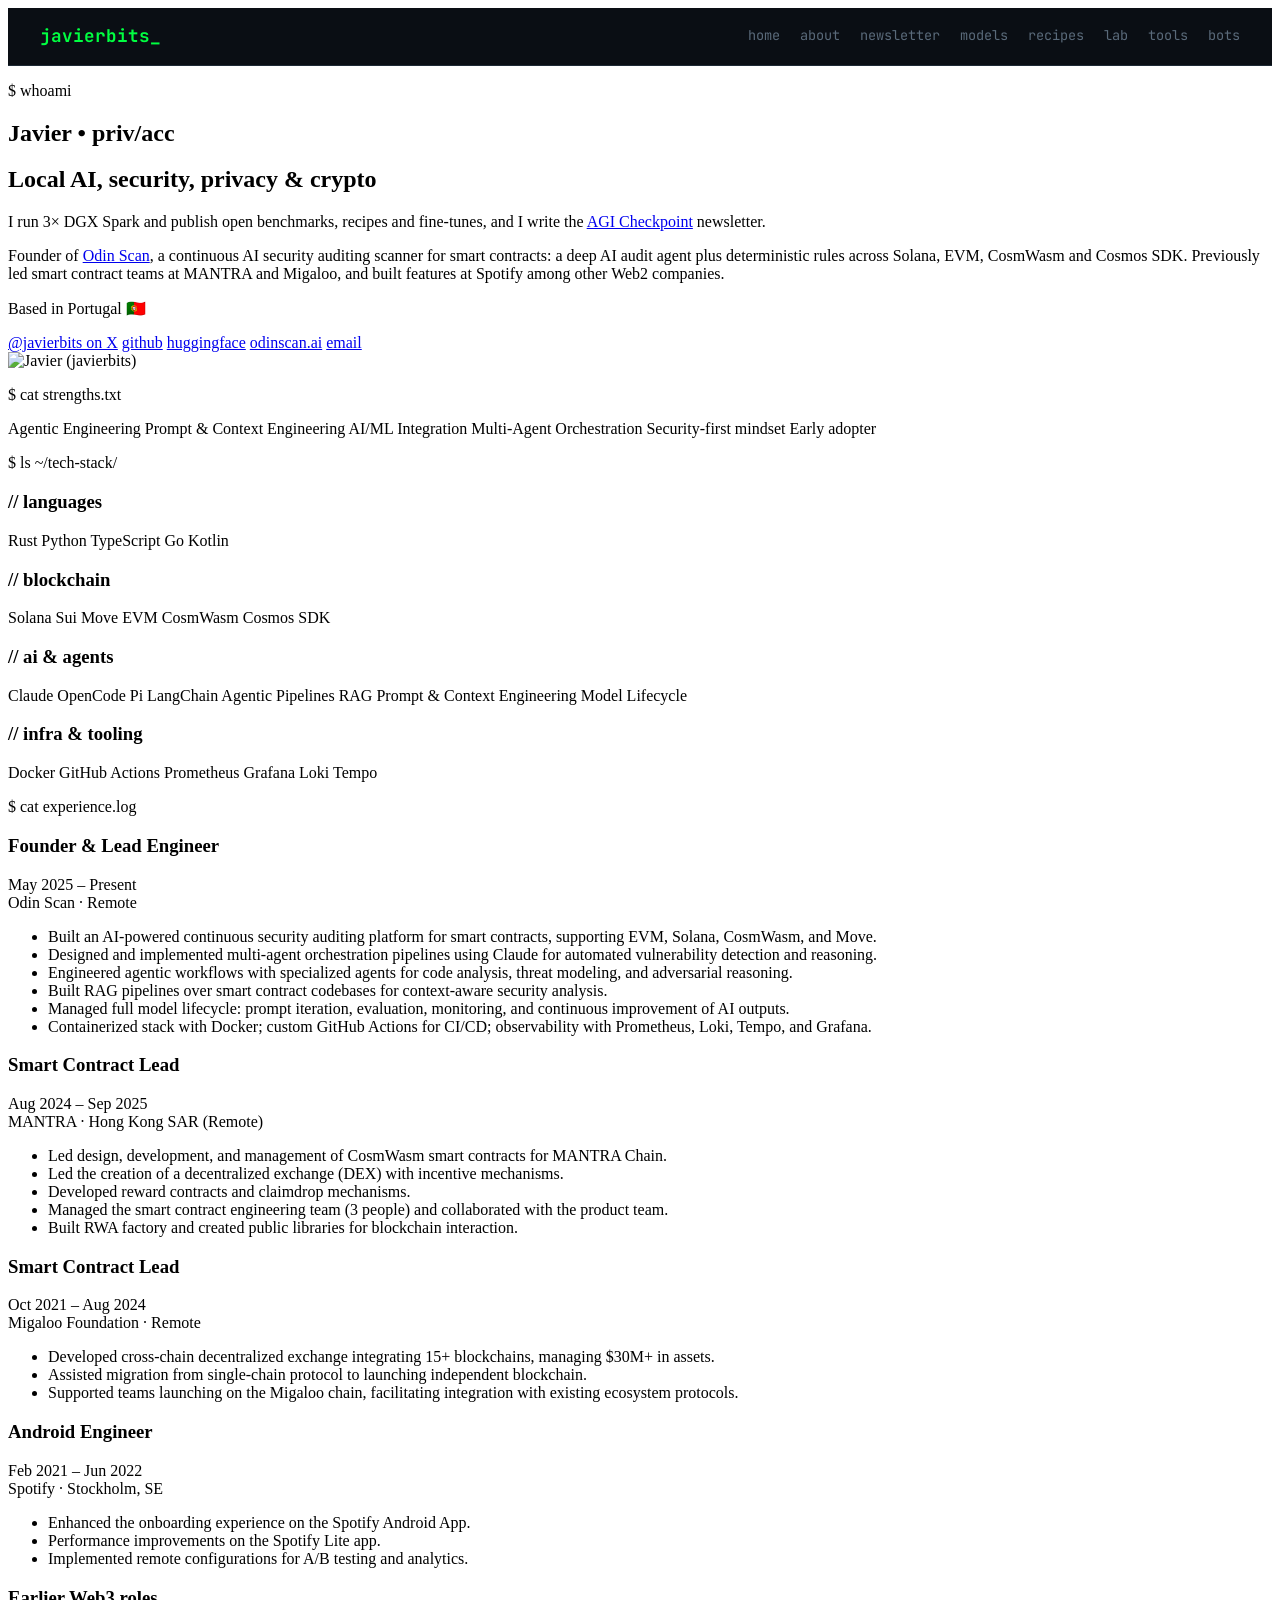
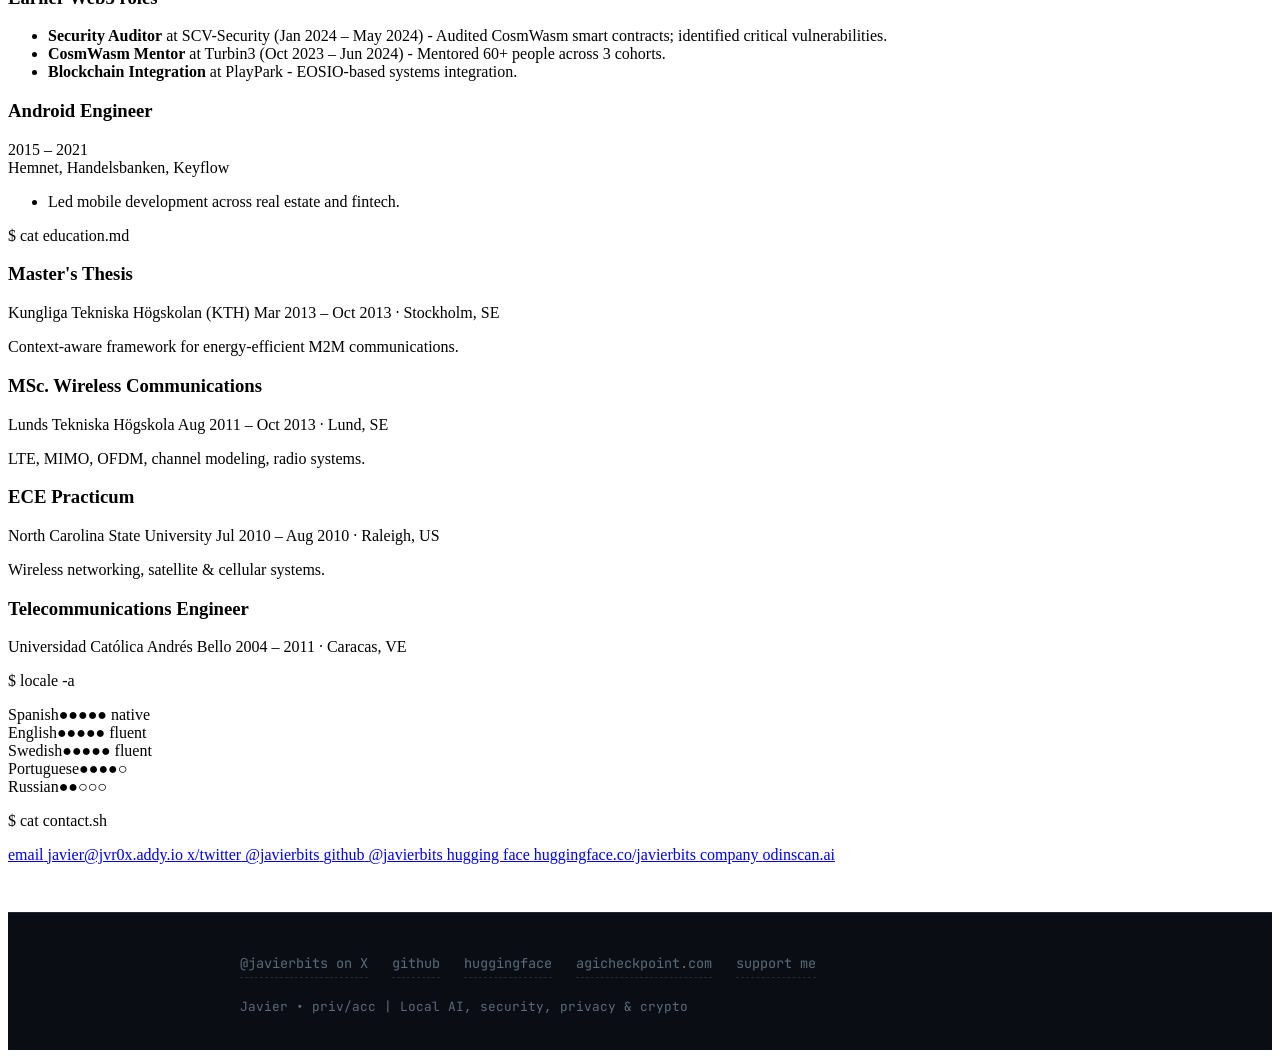
==== about/index.html @ e13563a4 "Move site to javierbits.com: CNAME, canonical/OG/sitemap/robots/llms.txt, build constants Domain jvr" ====
<!DOCTYPE html>
<html lang="en">
<head>
  <meta charset="UTF-8">
  <meta name="viewport" content="width=device-width, initial-scale=1.0">
<!-- jx:head -->
<title>About · javierbits</title>
<meta name="description" content="Local AI engineer running 3× DGX Spark. Founder of Odin Scan, ex-Spotify, led smart contract teams at MANTRA and Migaloo. Experience, stack, education and contact.">
<link rel="canonical" href="https://javierbits.com/about/">
<meta property="og:type" content="website">
<meta property="og:site_name" content="javierbits">
<meta property="og:title" content="About · javierbits">
<meta property="og:description" content="Local AI engineer running 3× DGX Spark. Founder of Odin Scan, ex-Spotify, led smart contract teams at MANTRA and Migaloo. Experience, stack, education and contact.">
<meta property="og:url" content="https://javierbits.com/about/">
<meta property="og:image" content="https://javierbits.com/assets/og-default.png">
<meta property="og:image:width" content="1200">
<meta property="og:image:height" content="630">
<meta name="twitter:card" content="summary_large_image">
<meta name="twitter:site" content="@javierbits">
<meta name="twitter:creator" content="@javierbits">
<meta name="twitter:title" content="About · javierbits">
<meta name="twitter:description" content="Local AI engineer running 3× DGX Spark. Founder of Odin Scan, ex-Spotify, led smart contract teams at MANTRA and Migaloo. Experience, stack, education and contact.">
<meta name="twitter:image" content="https://javierbits.com/assets/og-default.png">
<!-- /jx:head -->
  <link rel="icon" type="image/svg+xml" href="/favicon.svg">
  <link rel="preconnect" href="https://fonts.googleapis.com">
  <link rel="preconnect" href="https://fonts.gstatic.com" crossorigin>
  <link href="https://fonts.googleapis.com/css2?family=JetBrains+Mono:wght@300;400;500;700&display=swap" rel="stylesheet">
  <link rel="stylesheet" href="/style.css?v=4">
  <link rel="stylesheet" href="/assets/chrome.css">
</head>
<body>
<!-- jx:header -->
<header class="jx-header">
  <a class="jx-logo" href="/">javierbits<span class="jx-blink">_</span></a>
  <nav class="jx-nav" aria-label="Site">
    <a href="/">home</a>
    <a href="/about/">about</a>
    <a href="/newsletter/">newsletter</a>
    <a href="/models/">models</a>
    <a href="/recipes/">recipes</a>
    <a href="/lab/">lab</a>
    <a href="/tools/">tools</a>
    <a href="/bots/">bots</a>
  </nav>
</header>
<!-- /jx:header -->
  <div class="scanline"></div>

<main>
  <section id="about" class="section hero">
    <div class="hero-content">
      <div class="hero-text">
        <p class="prompt fade-in">$ whoami</p>
        <h1 class="fade-in">Javier &bull; priv/acc</h1>
        <h2 class="fade-in">Local AI, security, privacy &amp; crypto</h2>
        <p class="bio fade-in">
          I run 3&times; DGX Spark and publish open benchmarks, recipes and fine-tunes, and I write the
          <a href="/newsletter/">AGI Checkpoint</a> newsletter.
        </p>
        <p class="bio fade-in">
          Founder of <a href="https://odinscan.ai" rel="noopener">Odin Scan</a>, a continuous AI security
          auditing scanner for smart contracts: a deep AI audit agent plus deterministic rules across
          Solana, EVM, CosmWasm and Cosmos SDK. Previously led smart
          contract teams at MANTRA and Migaloo, and built features at Spotify among other Web2 companies.
        </p>
        <p class="bio fade-in">
          Based in Portugal 🇵🇹
        </p>
        <div class="hero-links fade-in">
          <a href="https://x.com/javierbits" rel="noopener">@javierbits on&nbsp;X</a>
          <a href="https://github.com/javierbits" rel="noopener">github</a>
          <a href="https://huggingface.co/javierbits" rel="noopener">huggingface</a>
          <a href="https://odinscan.ai" rel="noopener">odinscan.ai</a>
          <a href="mailto:javier@jvr0x.addy.io">email</a>
        </div>
      </div>
      <div class="hero-avatar fade-in">
        <img src="/assets/x-profile-384.jpg" alt="Javier (javierbits)" width="180" height="180">
      </div>
    </div>
  </section>

  <!-- STRENGTHS -->
  <section class="section fade-in">
    <p class="prompt">$ cat strengths.txt</p>
    <div class="tags">
      <span class="tag">Agentic Engineering</span>
      <span class="tag">Prompt & Context Engineering</span>
      <span class="tag">AI/ML Integration</span>
      <span class="tag">Multi-Agent Orchestration</span>
      <span class="tag">Security-first mindset</span>
      <span class="tag">Early adopter</span>
    </div>
  </section>

  <!-- TECH STACK -->
  <section id="stack" class="section">
    <p class="prompt fade-in">$ ls ~/tech-stack/</p>
    <div class="stack-grid fade-in">
      <div class="stack-group">
        <h3>// languages</h3>
        <div class="tags">
          <span class="tag">Rust</span>
          <span class="tag">Python</span>
          <span class="tag">TypeScript</span>
          <span class="tag">Go</span>
          <span class="tag">Kotlin</span>
        </div>
      </div>
      <div class="stack-group">
        <h3>// blockchain</h3>
        <div class="tags">
          <span class="tag">Solana</span>
          <span class="tag">Sui Move</span>
          <span class="tag">EVM</span>
          <span class="tag">CosmWasm</span>
          <span class="tag">Cosmos SDK</span>
        </div>
      </div>
      <div class="stack-group">
        <h3>// ai & agents</h3>
        <div class="tags">
          <span class="tag">Claude</span>
          <span class="tag">OpenCode</span>
          <span class="tag">Pi</span>
          <span class="tag">LangChain</span>
          <span class="tag">Agentic Pipelines</span>
          <span class="tag">RAG</span>
          <span class="tag">Prompt & Context Engineering</span>
          <span class="tag">Model Lifecycle</span>
        </div>
      </div>
      <div class="stack-group">
        <h3>// infra & tooling</h3>
        <div class="tags">
          <span class="tag">Docker</span>
          <span class="tag">GitHub Actions</span>
          <span class="tag">Prometheus</span>
          <span class="tag">Grafana</span>
          <span class="tag">Loki</span>
          <span class="tag">Tempo</span>
        </div>
      </div>
    </div>
  </section>

  <!-- EXPERIENCE -->
  <section id="experience" class="section">
    <p class="prompt fade-in">$ cat experience.log</p>
    <div class="timeline">

      <div class="timeline-item fade-in">
        <div class="timeline-marker"></div>
        <div class="timeline-content">
          <div class="timeline-header">
            <h3>Founder & Lead Engineer</h3>
            <span class="timeline-date">May 2025 &ndash; Present</span>
          </div>
          <span class="timeline-company">Odin Scan &middot; Remote</span>
          <ul>
            <li>Built an AI-powered continuous security auditing platform for smart contracts, supporting EVM, Solana, CosmWasm, and Move.</li>
            <li>Designed and implemented multi-agent orchestration pipelines using Claude for automated vulnerability detection and reasoning.</li>
            <li>Engineered agentic workflows with specialized agents for code analysis, threat modeling, and adversarial reasoning.</li>
            <li>Built RAG pipelines over smart contract codebases for context-aware security analysis.</li>
            <li>Managed full model lifecycle: prompt iteration, evaluation, monitoring, and continuous improvement of AI outputs.</li>
            <li>Containerized stack with Docker; custom GitHub Actions for CI/CD; observability with Prometheus, Loki, Tempo, and Grafana.</li>
          </ul>
        </div>
      </div>

      <div class="timeline-item fade-in">
        <div class="timeline-marker"></div>
        <div class="timeline-content">
          <div class="timeline-header">
            <h3>Smart Contract Lead</h3>
            <span class="timeline-date">Aug 2024 &ndash; Sep 2025</span>
          </div>
          <span class="timeline-company">MANTRA &middot; Hong Kong SAR (Remote)</span>
          <ul>
            <li>Led design, development, and management of CosmWasm smart contracts for MANTRA Chain.</li>
            <li>Led the creation of a decentralized exchange (DEX) with incentive mechanisms.</li>
            <li>Developed reward contracts and claimdrop mechanisms.</li>
            <li>Managed the smart contract engineering team (3 people) and collaborated with the product team.</li>
            <li>Built RWA factory and created public libraries for blockchain interaction.</li>
          </ul>
        </div>
      </div>

      <div class="timeline-item fade-in">
        <div class="timeline-marker"></div>
        <div class="timeline-content">
          <div class="timeline-header">
            <h3>Smart Contract Lead</h3>
            <span class="timeline-date">Oct 2021 &ndash; Aug 2024</span>
          </div>
          <span class="timeline-company">Migaloo Foundation &middot; Remote</span>
          <ul>
            <li>Developed cross-chain decentralized exchange integrating 15+ blockchains, managing $30M+ in assets.</li>
            <li>Assisted migration from single-chain protocol to launching independent blockchain.</li>
            <li>Supported teams launching on the Migaloo chain, facilitating integration with existing ecosystem protocols.</li>
          </ul>
        </div>
      </div>

      <div class="timeline-item fade-in">
        <div class="timeline-marker"></div>
        <div class="timeline-content">
          <div class="timeline-header">
            <h3>Android Engineer</h3>
            <span class="timeline-date">Feb 2021 &ndash; Jun 2022</span>
          </div>
          <span class="timeline-company">Spotify &middot; Stockholm, SE</span>
          <ul>
            <li>Enhanced the onboarding experience on the Spotify Android App.</li>
            <li>Performance improvements on the Spotify Lite app.</li>
            <li>Implemented remote configurations for A/B testing and analytics.</li>
          </ul>
        </div>
      </div>

      <div class="timeline-item fade-in">
        <div class="timeline-marker"></div>
        <div class="timeline-content">
          <div class="timeline-header">
            <h3>Earlier Web3 roles</h3>
          </div>
          <ul class="compact-roles">
            <li><strong>Security Auditor</strong> at SCV-Security <span class="dim">(Jan 2024 &ndash; May 2024)</span> - Audited CosmWasm smart contracts; identified critical vulnerabilities.</li>
            <li><strong>CosmWasm Mentor</strong> at Turbin3 <span class="dim">(Oct 2023 &ndash; Jun 2024)</span> - Mentored 60+ people across 3 cohorts.</li>
            <li><strong>Blockchain Integration</strong> at PlayPark - EOSIO-based systems integration.</li>
          </ul>
        </div>
      </div>

      <div class="timeline-item fade-in">
        <div class="timeline-marker"></div>
        <div class="timeline-content">
          <div class="timeline-header">
            <h3>Android Engineer</h3>
            <span class="timeline-date">2015 &ndash; 2021</span>
          </div>
          <span class="timeline-company">Hemnet, Handelsbanken, Keyflow</span>
          <ul class="compact-roles">
            <li>Led mobile development across real estate and fintech.</li>
          </ul>
        </div>
      </div>

    </div>
  </section>

  <!-- EDUCATION -->
  <section id="education" class="section">
    <p class="prompt fade-in">$ cat education.md</p>
    <div class="edu-grid">
      <div class="edu-item fade-in">
        <h3>Master's Thesis</h3>
        <span class="edu-school">Kungliga Tekniska H&ouml;gskolan (KTH)</span>
        <span class="dim">Mar 2013 &ndash; Oct 2013 &middot; Stockholm, SE</span>
        <p>Context-aware framework for energy-efficient M2M communications.</p>
      </div>
      <div class="edu-item fade-in">
        <h3>MSc. Wireless Communications</h3>
        <span class="edu-school">Lunds Tekniska H&ouml;gskola</span>
        <span class="dim">Aug 2011 &ndash; Oct 2013 &middot; Lund, SE</span>
        <p>LTE, MIMO, OFDM, channel modeling, radio systems.</p>
      </div>
      <div class="edu-item fade-in">
        <h3>ECE Practicum</h3>
        <span class="edu-school">North Carolina State University</span>
        <span class="dim">Jul 2010 &ndash; Aug 2010 &middot; Raleigh, US</span>
        <p>Wireless networking, satellite & cellular systems.</p>
      </div>
      <div class="edu-item fade-in">
        <h3>Telecommunications Engineer</h3>
        <span class="edu-school">Universidad Cat&oacute;lica Andr&eacute;s Bello</span>
        <span class="dim">2004 &ndash; 2011 &middot; Caracas, VE</span>
      </div>
    </div>
  </section>

  <!-- LANGUAGES -->
  <section class="section fade-in">
    <p class="prompt">$ locale -a</p>
    <div class="languages">
      <div class="lang-item"><span>Spanish</span><span class="lang-level">&#9679;&#9679;&#9679;&#9679;&#9679; native</span></div>
      <div class="lang-item"><span>English</span><span class="lang-level">&#9679;&#9679;&#9679;&#9679;&#9679; fluent</span></div>
      <div class="lang-item"><span>Swedish</span><span class="lang-level">&#9679;&#9679;&#9679;&#9679;&#9679; fluent</span></div>
      <div class="lang-item"><span>Portuguese</span><span class="lang-level">&#9679;&#9679;&#9679;&#9679;&#9675;</span></div>
      <div class="lang-item"><span>Russian</span><span class="lang-level">&#9679;&#9679;&#9675;&#9675;&#9675;</span></div>
    </div>
  </section>

  <!-- CONTACT -->
  <section id="contact" class="section fade-in">
    <p class="prompt">$ cat contact.sh</p>
    <div class="contact-grid">
      <a href="mailto:javier@jvr0x.addy.io" class="contact-item">
        <span class="contact-label">email</span>
        <span>javier@jvr0x.addy.io</span>
      </a>
      <a href="https://x.com/javierbits" rel="noopener" class="contact-item">
        <span class="contact-label">x/twitter</span>
        <span>@javierbits</span>
      </a>
      <a href="https://github.com/javierbits" rel="noopener" class="contact-item">
        <span class="contact-label">github</span>
        <span>@javierbits</span>
      </a>
      <a href="https://huggingface.co/javierbits" rel="noopener" class="contact-item">
        <span class="contact-label">hugging face</span>
        <span>huggingface.co/javierbits</span>
      </a>
      <a href="https://odinscan.ai" rel="noopener" class="contact-item">
        <span class="contact-label">company</span>
        <span>odinscan.ai</span>
      </a>
    </div>
  </section>
</main>

<!-- jx:footer -->
<footer class="jx-footer">
  <div class="jx-footer-links">
    <a href="https://x.com/javierbits" rel="noopener">@javierbits on&nbsp;X</a>
    <a href="https://github.com/javierbits" rel="noopener">github</a>
    <a href="https://huggingface.co/javierbits" rel="noopener">huggingface</a>
    <a href="https://agicheckpoint.com" rel="noopener">agicheckpoint.com</a>
    <a href="https://ko-fi.com/javierbits" rel="noopener">support me</a>
  </div>
  <p class="jx-sig">Javier &bull; priv/acc | Local AI, security, privacy &amp; crypto</p>
</footer>
<!-- /jx:footer -->
  <script src="/script.js"></script>
</body>
</html>
---- assets/chrome.css ----
@import url("https://fonts.googleapis.com/css2?family=JetBrains+Mono:wght@400;500;700&display=swap");

/*
 * javierbits.com shared chrome: header + footer.
 *
 * Loaded root-relative (/assets/chrome.css) by every page on javierbits.com, including project
 * pages served from other repos (Tailwind on SolDecode, custom CSS on murmur, tok-sim,
 * dgx-spark-bench). Contract: CHROME.md / AGENTS.md.
 *
 * Rules:
 * - Every selector is scoped under .jx-header or .jx-footer (or a jx- class).
 * - Reason: host pages ship resets (Tailwind preflight), global `a`/`p`/`footer`/`header`
 *   rules and even inline body fonts, so every property the chrome relies on is set
 *   explicitly here instead of inherited from <body>.
 * - Custom properties live on the two roots, not :root, so they never shadow a host's vars.
 */

.jx-header,
.jx-footer {
  --jx-bg: #0a0e14;
  --jx-bg-card: #0f1419;
  --jx-border: #1e2a36;
  --jx-green: #00ff41;
  --jx-green-dim: #00cc33;
  --jx-cyan: #00d4ff;
  --jx-text: #c5cdd8;
  --jx-text-dim: #5a6a7a;
  --jx-white: #e8edf3;
  --jx-font: "JetBrains Mono", "Fira Code", "Cascadia Code", ui-monospace, SFMono-Regular, Menlo, Consolas, monospace;

  display: block;
  box-sizing: border-box;
  width: 100%;
  max-width: none;
  margin: 0;
  background: var(--jx-bg);
  color: var(--jx-text);
  font-family: var(--jx-font);
  font-size: 14px;
  font-weight: 400;
  font-style: normal;
  line-height: 1.6;
  letter-spacing: normal;
  text-align: left;
  text-transform: none;
  -webkit-font-smoothing: antialiased;
  position: relative;
  z-index: 50;
}

.jx-header *,
.jx-header *::before,
.jx-header *::after,
.jx-footer *,
.jx-footer *::before,
.jx-footer *::after {
  box-sizing: border-box;
  font-family: var(--jx-font);
}

/* ── Links (shared) ─────────────────────────── */
.jx-header a,
.jx-footer a {
  color: var(--jx-text-dim);
  background: transparent;
  text-decoration: none;
  border: 0 solid transparent;
  margin: 0;
  padding: 0;
  font-size: inherit;
  font-weight: 400;
  line-height: inherit;
  transition: color 0.2s, border-color 0.2s;
  overflow-wrap: anywhere;
}

.jx-header a:hover,
.jx-footer a:hover {
  color: var(--jx-green);
  text-decoration: none;
}

.jx-header a:focus,
.jx-footer a:focus {
  outline: none;
}

.jx-header a:focus-visible,
.jx-footer a:focus-visible {
  outline: 2px solid var(--jx-green);
  outline-offset: 3px;
  border-radius: 2px;
  box-shadow: none;
  color: var(--jx-green);
}

/* ── Header ─────────────────────────────────── */
.jx-header {
  display: flex;
  flex-wrap: wrap;
  justify-content: space-between;
  align-items: center;
  gap: 0.5rem 1.5rem;
  padding: 1rem 2rem;
  border: 0 solid var(--jx-border);
  border-bottom-width: 1px;
}

.jx-header .jx-logo {
  color: var(--jx-green);
  font-size: 1.1rem;
  font-weight: 700;
  line-height: 1.4;
  white-space: nowrap;
}

.jx-header .jx-logo:hover {
  color: var(--jx-cyan);
}

.jx-header .jx-blink {
  color: inherit;
  animation: jx-blink 1s step-end infinite;
}

@keyframes jx-blink {
  50% { opacity: 0; }
}

.jx-header .jx-nav {
  display: flex;
  flex-wrap: wrap;
  align-items: center;
  gap: 0.25rem 1.25rem;
  margin: 0;
  padding: 0;
  background: transparent;
  border: 0;
}

.jx-header .jx-nav a {
  font-size: 0.85rem;
  line-height: 1.6;
  white-space: nowrap;
}

/* ── Footer ─────────────────────────────────── */
.jx-footer {
  /* Reason: side padding grows to center an 800px column, so children need no auto
     margins (which their own explicit margin resets would otherwise cancel). */
  padding: 2.5rem max(2rem, calc((100% - 800px) / 2)) 2rem;
  margin-top: 3rem;
  border: 0 solid var(--jx-border);
  border-top-width: 1px;
}

.jx-footer p {
  margin: 0 0 0.8rem;
  padding: 0;
  color: var(--jx-text);
  font-size: 0.85rem;
  line-height: 1.6;
  text-align: left;
  max-width: none;
}

.jx-footer .jx-footer-links {
  display: flex;
  flex-wrap: wrap;
  gap: 0.6rem 1.5rem;
  margin-bottom: 1.2rem;
  padding: 0;
  font-size: 0.85rem;
}

.jx-footer .jx-footer-links a {
  border-bottom: 1px dashed var(--jx-border);
  padding-bottom: 2px;
}

.jx-footer .jx-footer-links a:hover {
  border-bottom-color: var(--jx-green);
}

.jx-footer .jx-sig {
  color: var(--jx-text-dim);
  font-size: 0.8rem;
  margin: 0;
}

/*
 * Substack embed (https://agicheckpoint.com/embed) for page content, as
 * <div class="jx-embed-frame"><iframe class="jx-embed" ...></iframe></div> (home and /newsletter only).
 * Reason: the embed is cross-origin, so it can't report its own height. Heights below are
 * the measured content height at each iframe width (Playwright, tools/measure_embed.py; see
 * AGENTS.md) plus ~24px above and below, which also keeps Substack's bottom-right watermark
 * off the terms text. With scrolling="no" too short means clipped, so each step uses the
 * tallest content in its width range.
 *   iframe >= 448px wide: content 457px  -> 508px
 *   iframe 358-447px:     content <= 480 -> 528px
 *   iframe 326-357px:     content <= 519 -> 568px
 *   iframe < 326px:       content 556 at 300px -> 610px
 * Breakpoints are viewport widths: iframe width = viewport - 2 * 16px gutter on phones.
 *
 * Dark: Substack serves the embed light and only follows the publication's own theme (it has
 * no dark query parameter and ignores prefers-color-scheme), so the document inside is
 * flipped here. hue-rotate(180deg) after invert(1) puts the hues back where they were and
 * leaves only luminance inverted, so the teal button stays teal and Substack's black wordmark
 * comes out light. The frame (border, panel background, radius) sits outside the filter so it
 * keeps the site colours exactly; the iframe itself stays transparent to show that panel while
 * the third-party document is still loading.
 */
.jx-embed-frame {
  display: block;
  width: 100%;
  max-width: 480px;
  margin: 0.8rem 0 0;
  padding: 0;
  border: 1px solid var(--jx-border, #1e2a36);
  border-radius: 8px;
  background: var(--jx-bg-card, #0f1419);
  overflow: hidden;
}

.jx-embed {
  display: block;
  width: 100%;
  max-width: 480px;
  height: 508px;
  min-height: 0;
  margin: 0;
  padding: 0;
  border: 0;
  border-radius: 0;
  background: transparent;
  color-scheme: light;
  filter: invert(1) hue-rotate(180deg);
  overflow: hidden;
}

@media (max-width: 640px) {
  .jx-header {
    padding: 0.8rem 16px;
    gap: 0.4rem 1rem;
  }

  .jx-header .jx-nav {
    gap: 0.2rem 0.9rem;
  }

  .jx-header .jx-nav a {
    font-size: 0.8rem;
  }

  .jx-footer {
    padding: 2rem 16px 1.5rem;
  }
}

@media (max-width: 479px) {
  .jx-embed {
    height: 528px;
  }
}

@media (max-width: 389px) {
  .jx-embed {
    height: 568px;
  }
}

@media (max-width: 357px) {
  .jx-embed {
    height: 610px;
  }
}

@media (prefers-reduced-motion: reduce) {
  /* Reason: the logo caret only fades its opacity at 1Hz, so it is not motion and stays as is
     (one blink per second is far below the 3 flashes/second threshold, and stopping it made the
     prompt look frozen for anyone whose OS asks for reduced motion). Colour transitions are the
     part here worth removing. */
  .jx-header a,
  .jx-footer a {
    transition: none;
  }
}
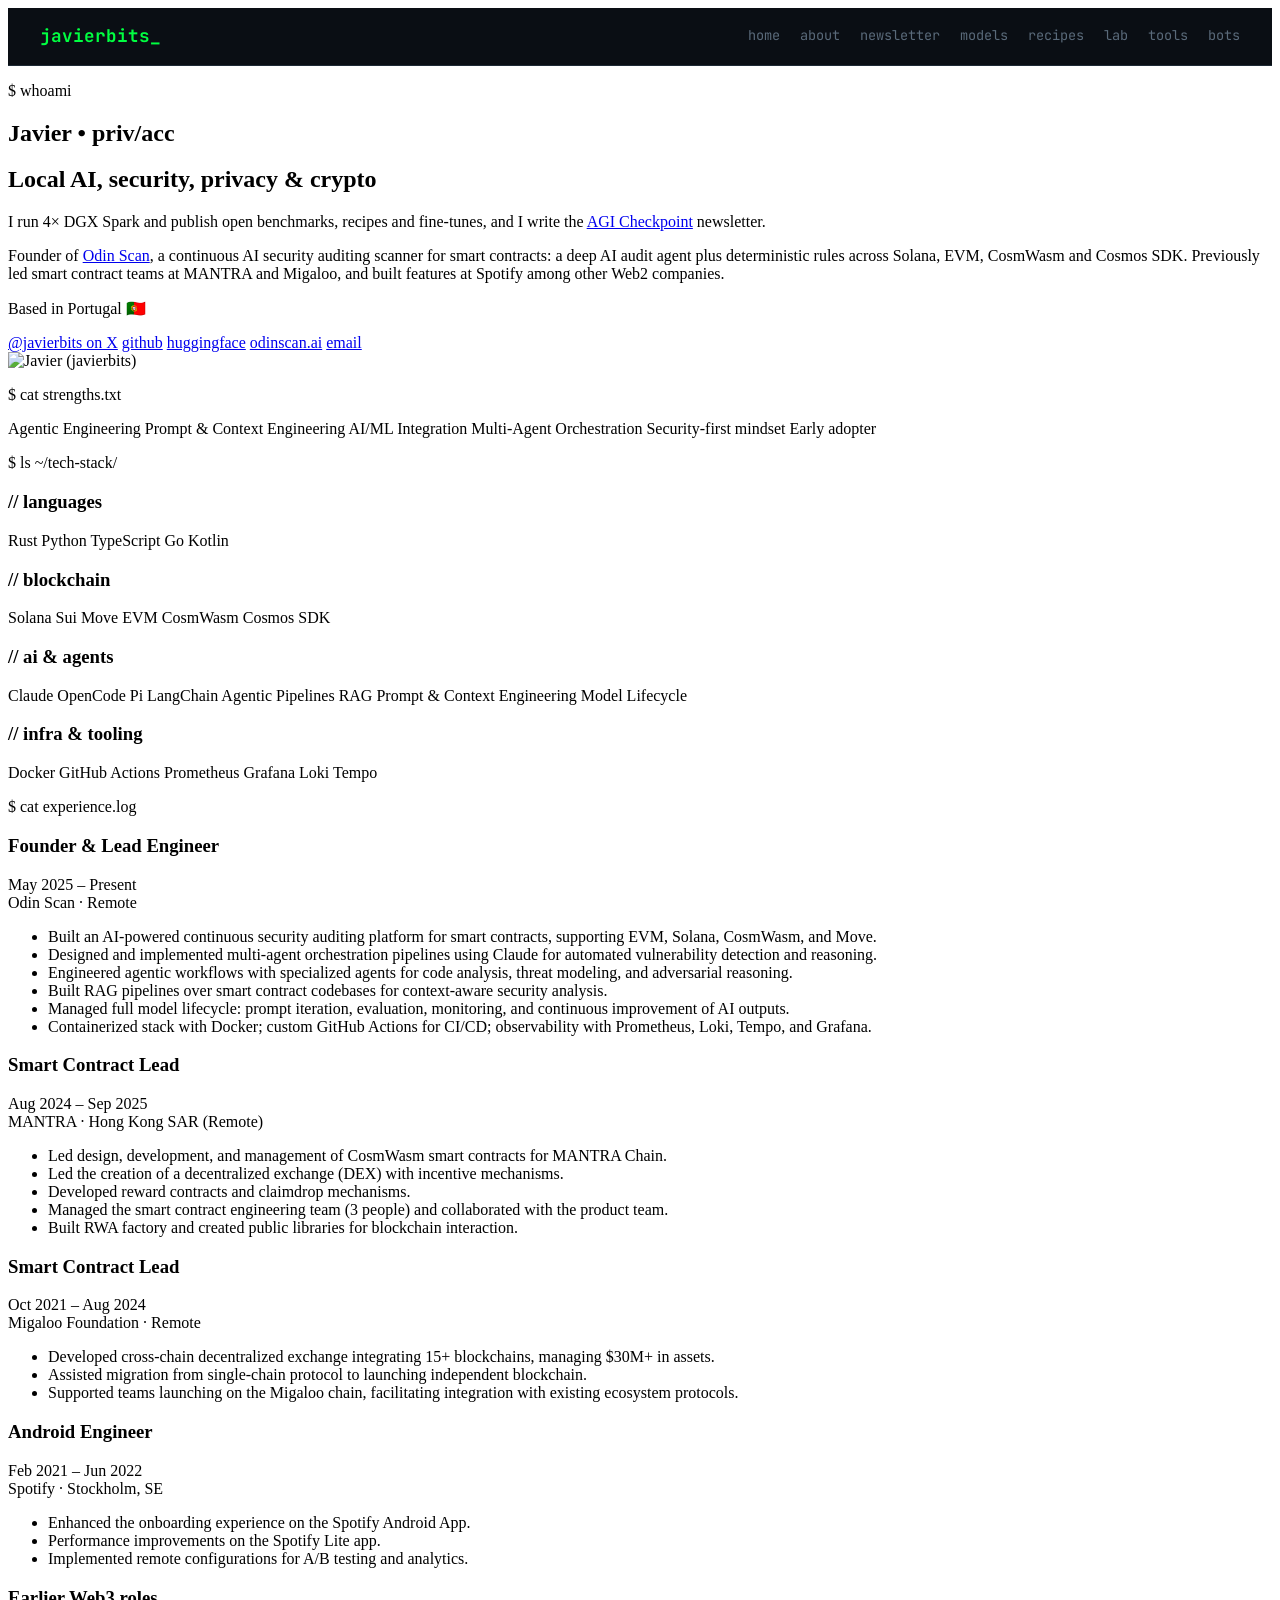
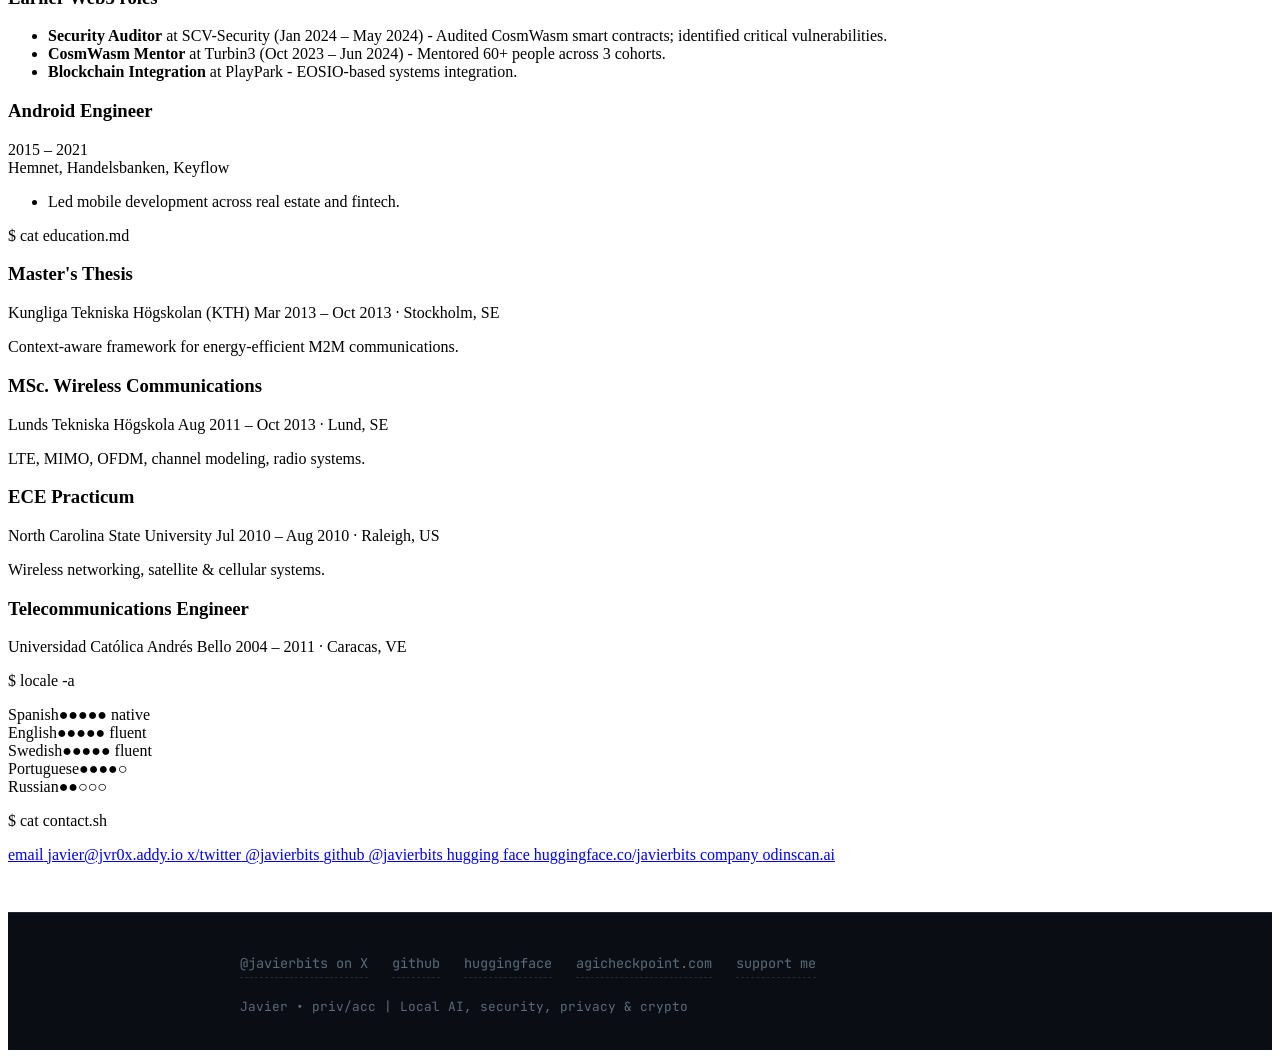
==== commit 72a15e31: "Refresh the OG card and count 4x DGX Spark New 1200x630 card with a cleaner layout, rendered to a ne" ====
--- a/about/index.html
+++ b/about/index.html
@@ -5,22 +5,22 @@
   <meta name="viewport" content="width=device-width, initial-scale=1.0">
 <!-- jx:head -->
 <title>About · javierbits</title>
-<meta name="description" content="Local AI engineer running 3× DGX Spark. Founder of Odin Scan, ex-Spotify, led smart contract teams at MANTRA and Migaloo. Experience, stack, education and contact.">
+<meta name="description" content="Local AI engineer running 4× DGX Spark. Founder of Odin Scan, ex-Spotify, led smart contract teams at MANTRA and Migaloo. Experience, stack, education and contact.">
 <link rel="canonical" href="https://javierbits.com/about/">
 <meta property="og:type" content="website">
 <meta property="og:site_name" content="javierbits">
 <meta property="og:title" content="About · javierbits">
-<meta property="og:description" content="Local AI engineer running 3× DGX Spark. Founder of Odin Scan, ex-Spotify, led smart contract teams at MANTRA and Migaloo. Experience, stack, education and contact.">
+<meta property="og:description" content="Local AI engineer running 4× DGX Spark. Founder of Odin Scan, ex-Spotify, led smart contract teams at MANTRA and Migaloo. Experience, stack, education and contact.">
 <meta property="og:url" content="https://javierbits.com/about/">
-<meta property="og:image" content="https://javierbits.com/assets/og-default.png">
+<meta property="og:image" content="https://javierbits.com/assets/og-2026-11.png">
 <meta property="og:image:width" content="1200">
 <meta property="og:image:height" content="630">
 <meta name="twitter:card" content="summary_large_image">
 <meta name="twitter:site" content="@javierbits">
 <meta name="twitter:creator" content="@javierbits">
 <meta name="twitter:title" content="About · javierbits">
-<meta name="twitter:description" content="Local AI engineer running 3× DGX Spark. Founder of Odin Scan, ex-Spotify, led smart contract teams at MANTRA and Migaloo. Experience, stack, education and contact.">
-<meta name="twitter:image" content="https://javierbits.com/assets/og-default.png">
+<meta name="twitter:description" content="Local AI engineer running 4× DGX Spark. Founder of Odin Scan, ex-Spotify, led smart contract teams at MANTRA and Migaloo. Experience, stack, education and contact.">
+<meta name="twitter:image" content="https://javierbits.com/assets/og-2026-11.png">
 <!-- /jx:head -->
   <link rel="icon" type="image/svg+xml" href="/favicon.svg">
   <link rel="preconnect" href="https://fonts.googleapis.com">
@@ -55,7 +55,7 @@
         <h1 class="fade-in">Javier &bull; priv/acc</h1>
         <h2 class="fade-in">Local AI, security, privacy &amp; crypto</h2>
         <p class="bio fade-in">
-          I run 3&times; DGX Spark and publish open benchmarks, recipes and fine-tunes, and I write the
+          I run 4&times; DGX Spark and publish open benchmarks, recipes and fine-tunes, and I write the
           <a href="/newsletter/">AGI Checkpoint</a> newsletter.
         </p>
         <p class="bio fade-in">
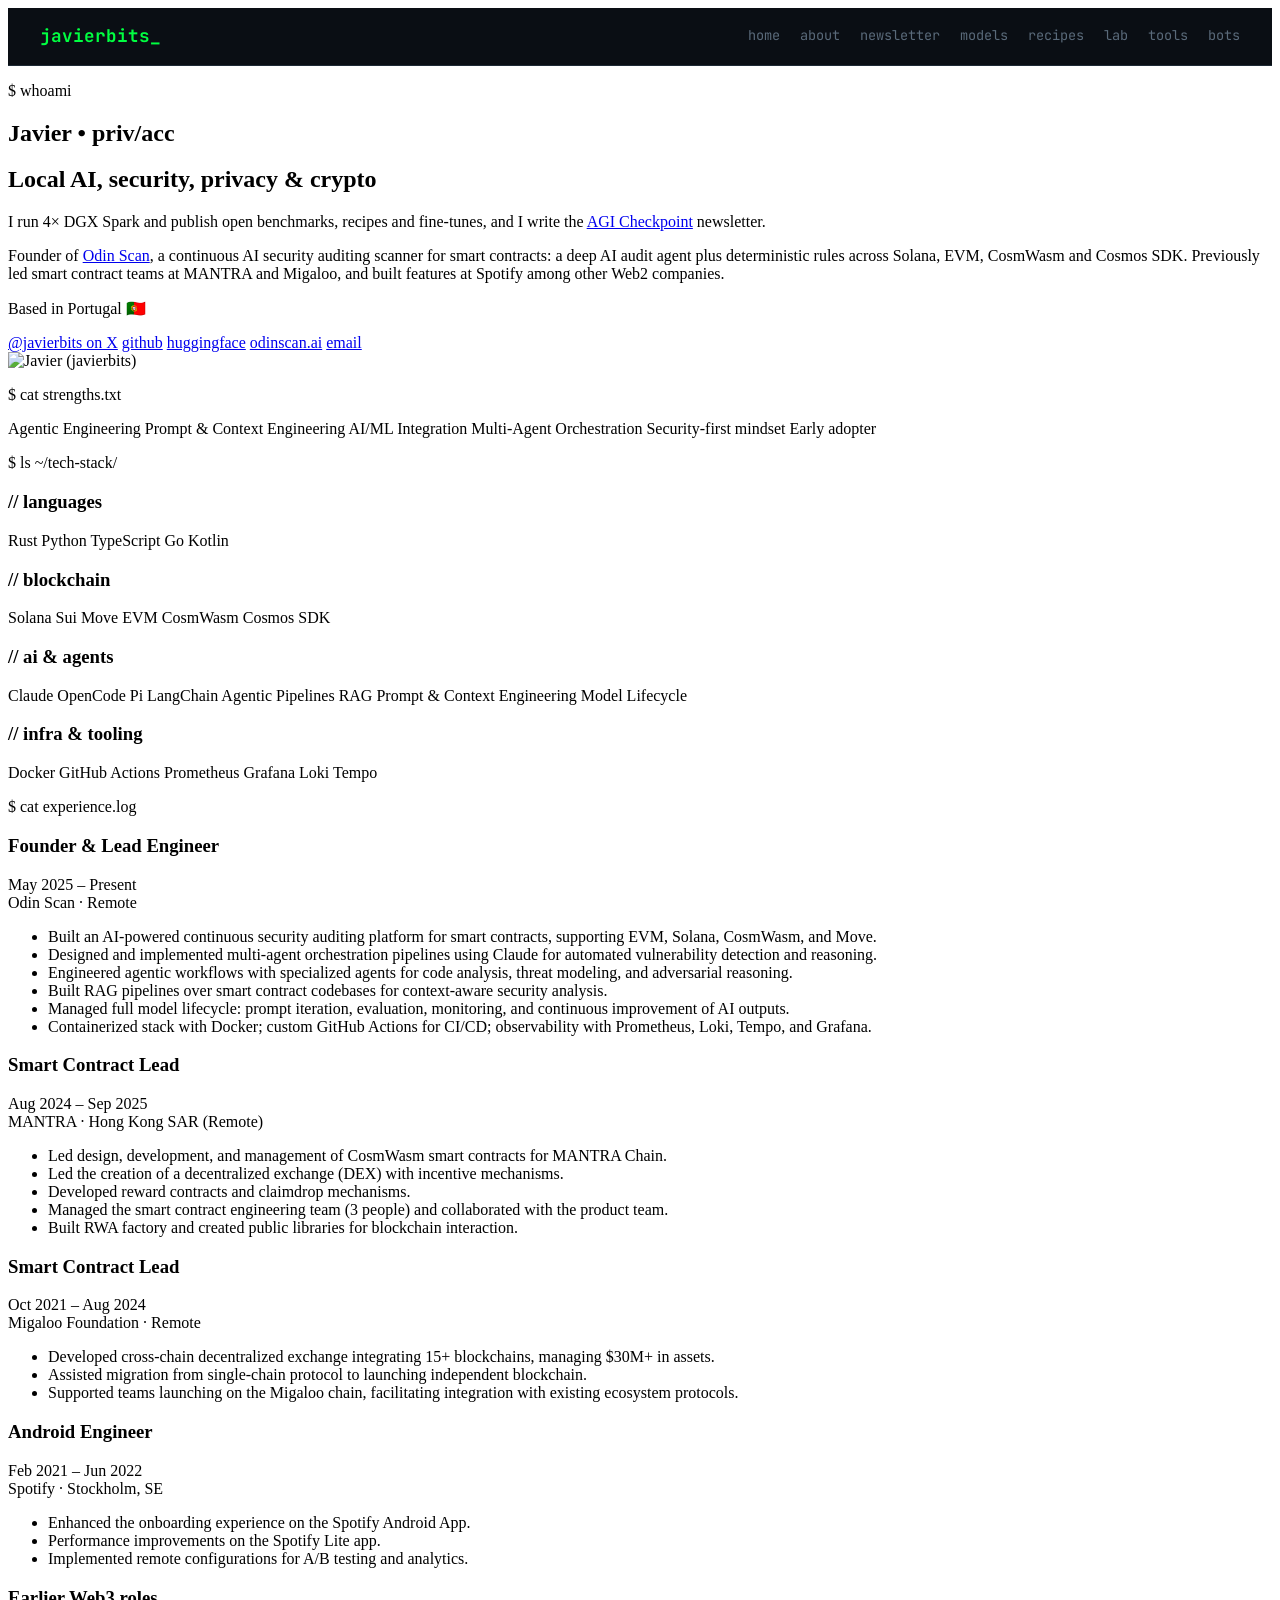
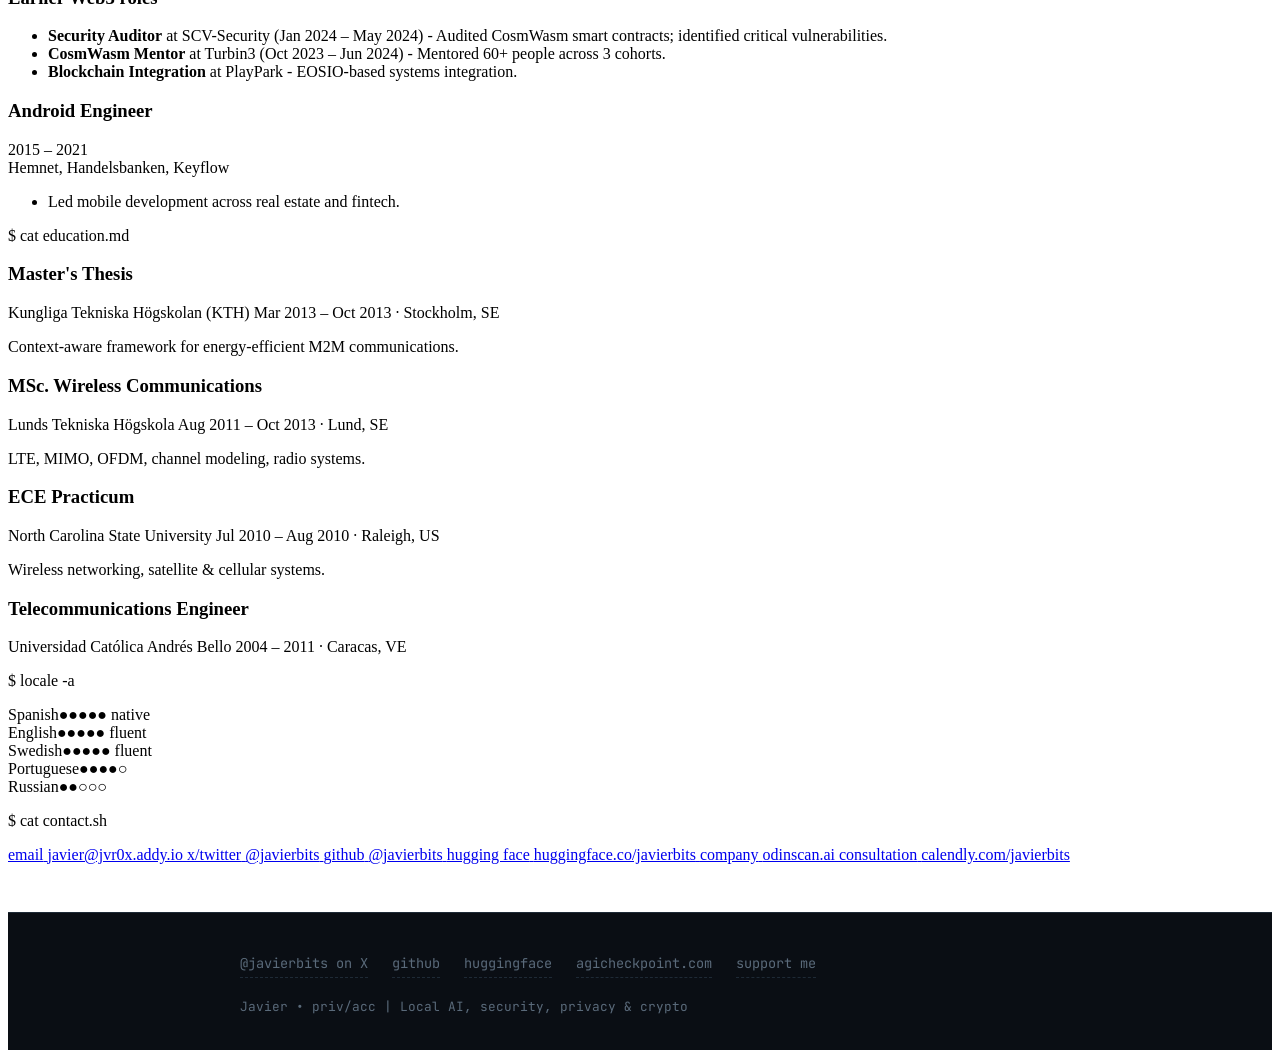
==== commit 097080e5: "Add the consultation booking link to the homepage and the about contact section" ====
--- a/about/index.html
+++ b/about/index.html
@@ -316,6 +316,10 @@
         <span class="contact-label">company</span>
         <span>odinscan.ai</span>
       </a>
+      <a href="https://calendly.com/javierbits" rel="noopener" class="contact-item">
+        <span class="contact-label">consultation</span>
+        <span>calendly.com/javierbits</span>
+      </a>
     </div>
   </section>
 </main>
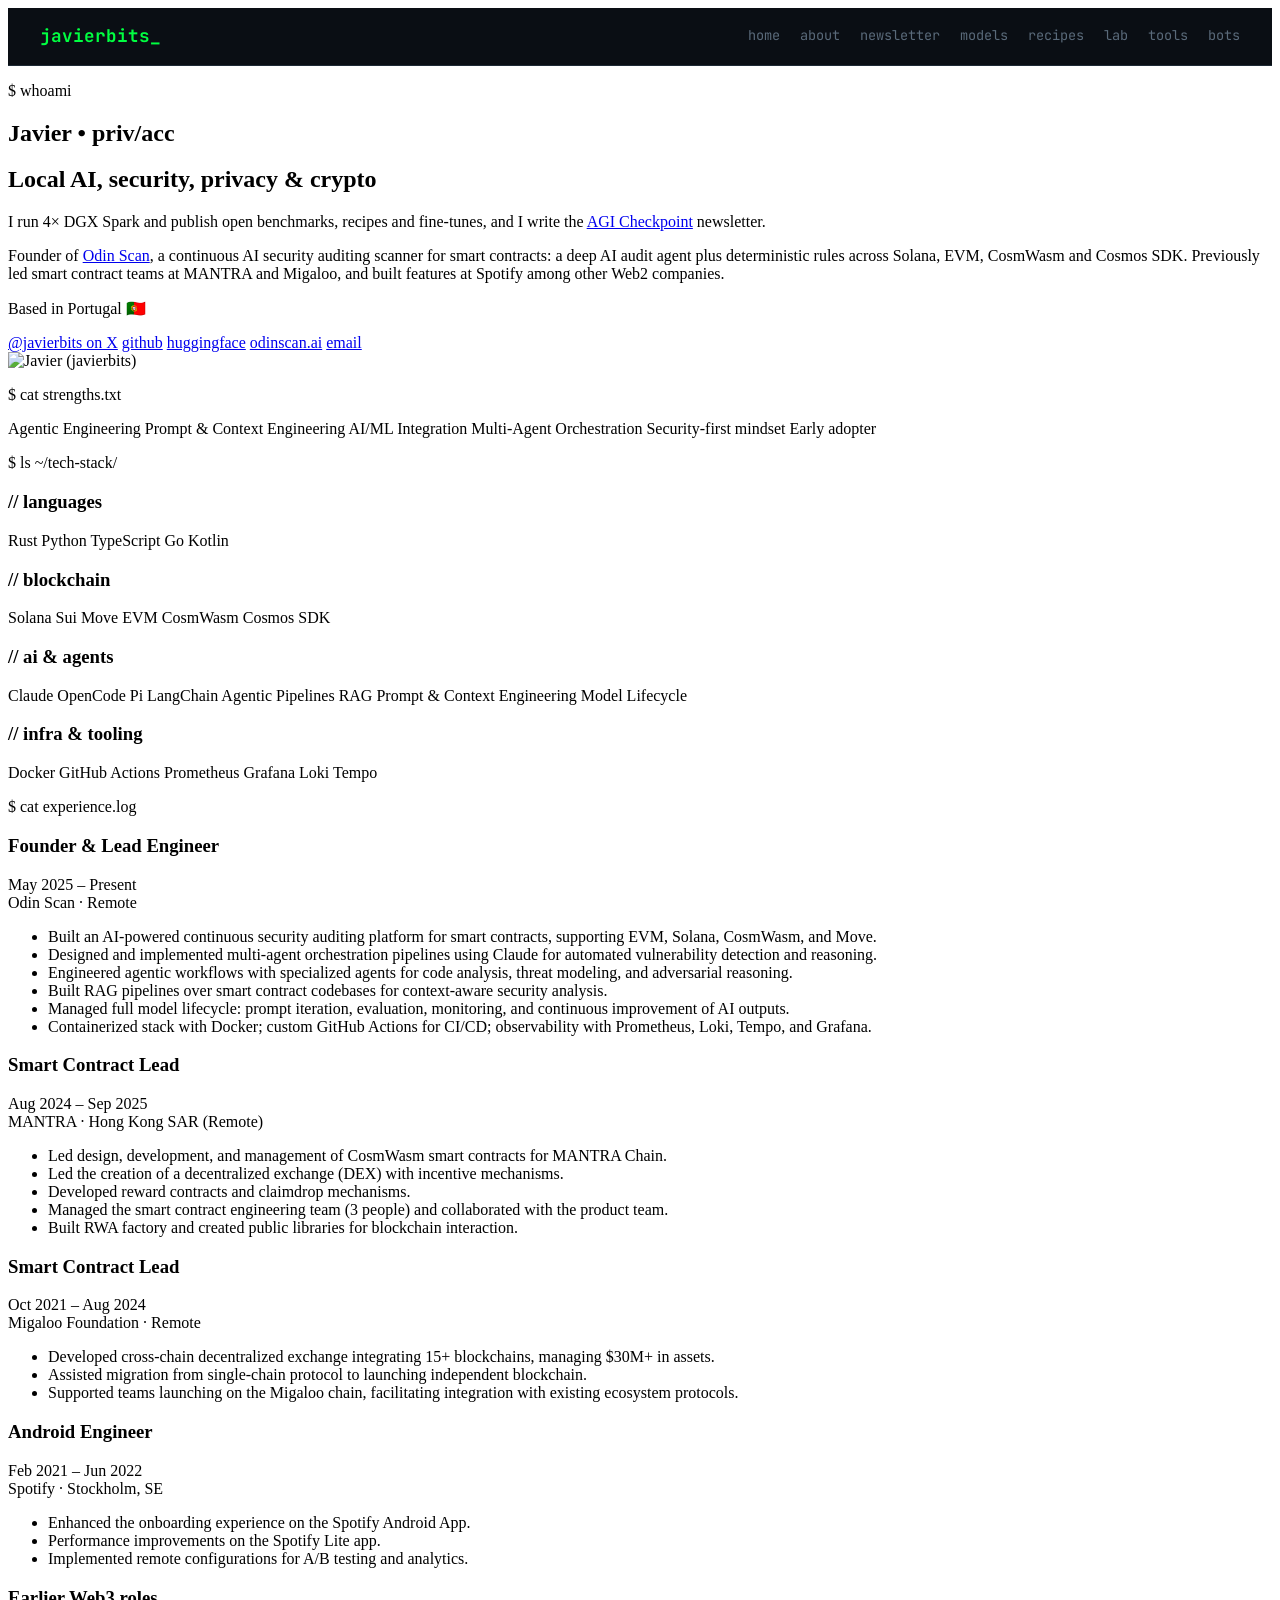
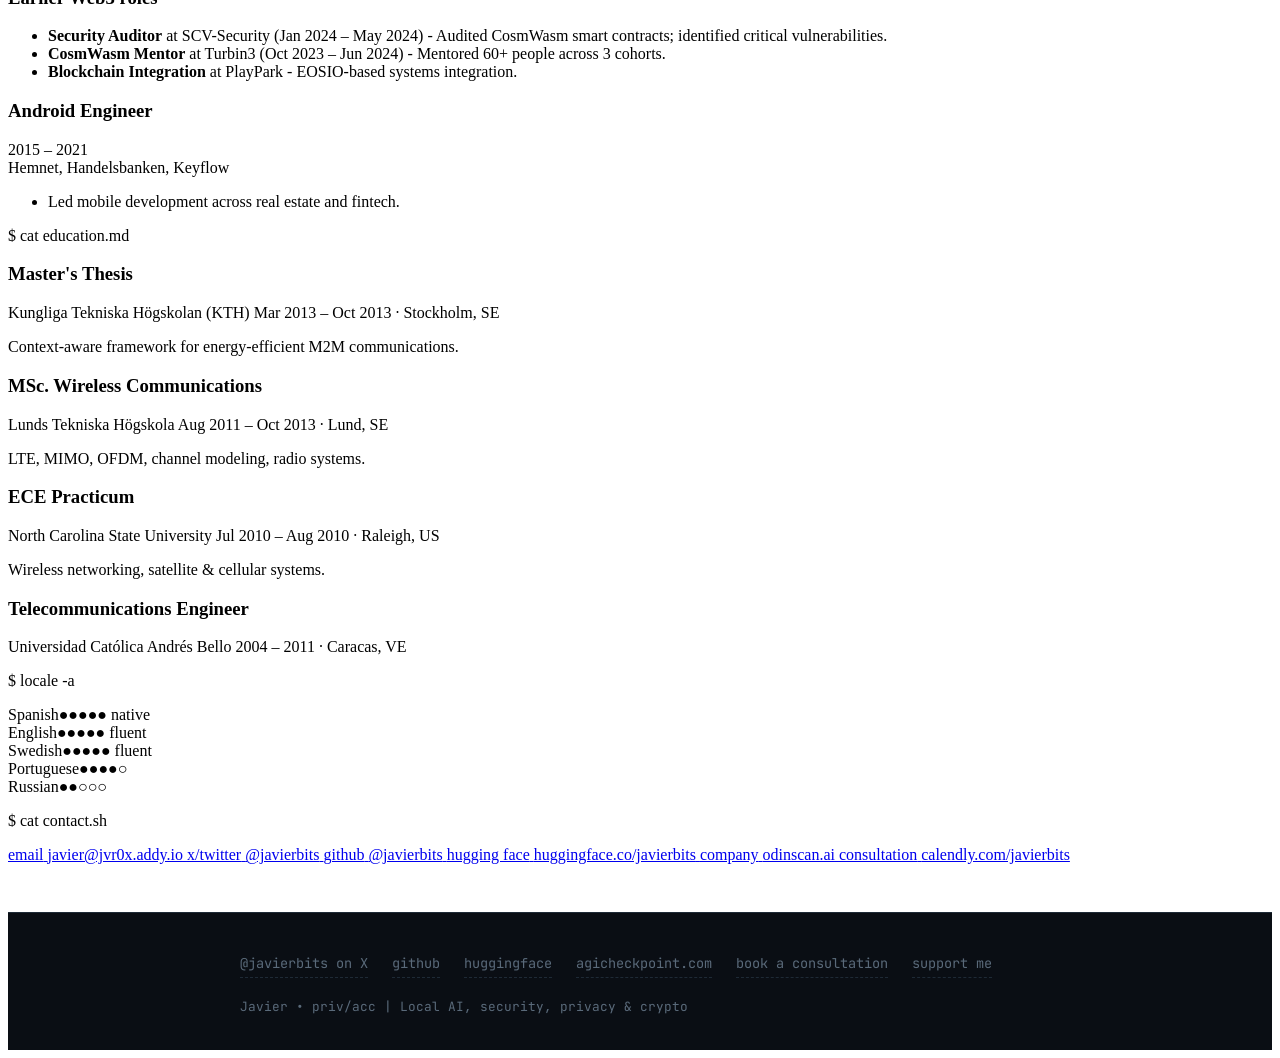
==== commit 6a34a465: "Add the consultation link to the footer" ====
--- a/about/index.html
+++ b/about/index.html
@@ -331,6 +331,7 @@
     <a href="https://github.com/javierbits" rel="noopener">github</a>
     <a href="https://huggingface.co/javierbits" rel="noopener">huggingface</a>
     <a href="https://agicheckpoint.com" rel="noopener">agicheckpoint.com</a>
+    <a href="https://calendly.com/javierbits" rel="noopener">book a consultation</a>
     <a href="https://ko-fi.com/javierbits" rel="noopener">support me</a>
   </div>
   <p class="jx-sig">Javier &bull; priv/acc | Local AI, security, privacy &amp; crypto</p>
